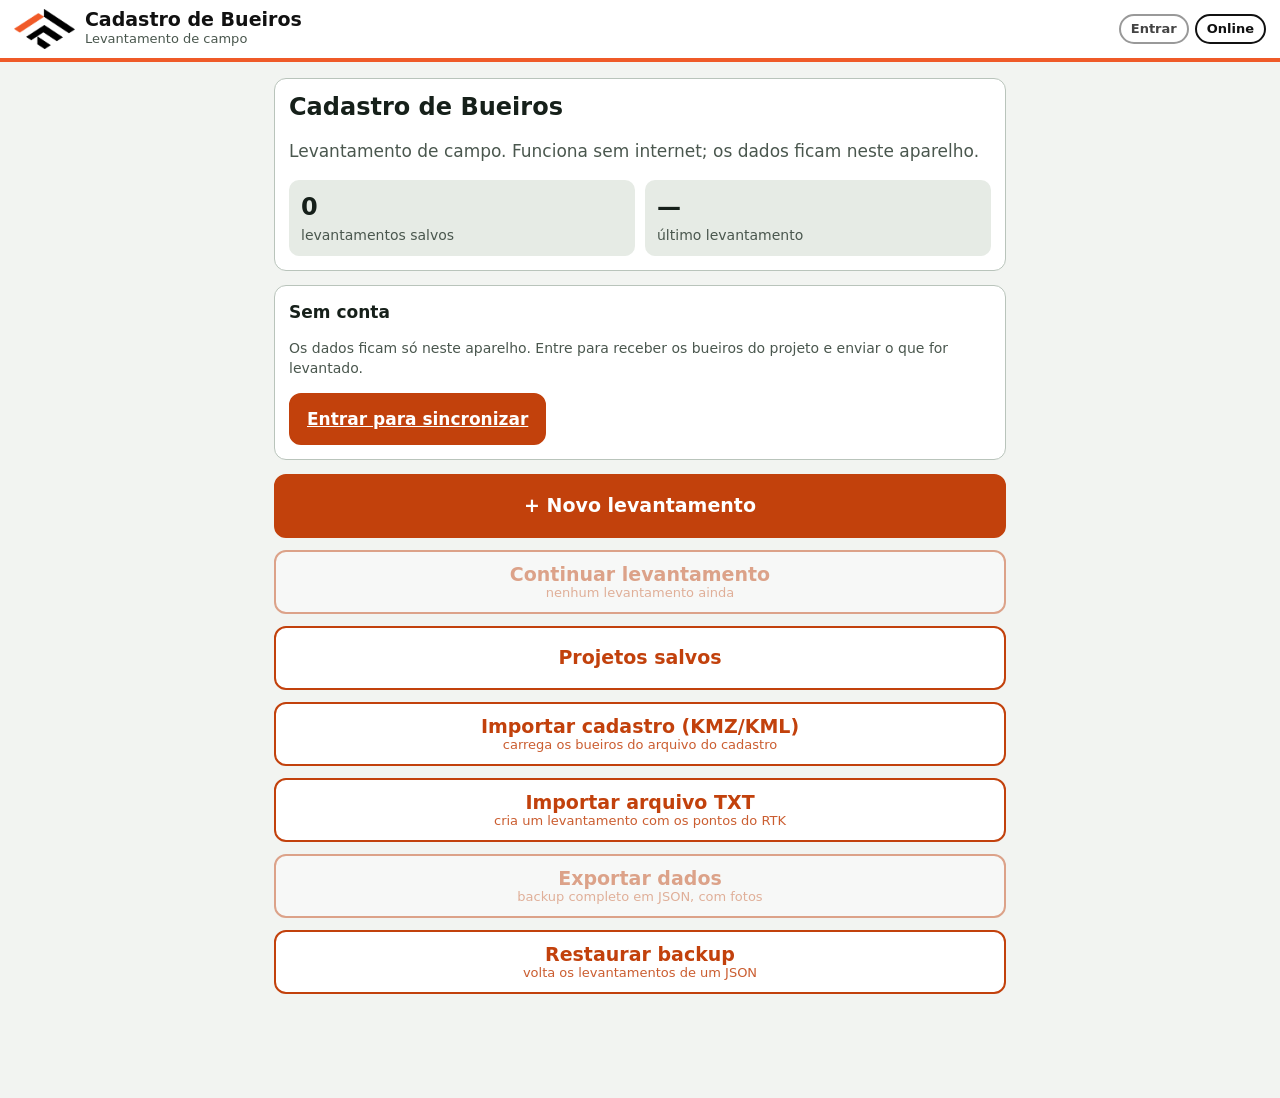
==== index.html @ e7702690 "Merge pull request #7 from paivaai/campo-sincronizacao Campo: login e sincronização com o servidor" ====
<!doctype html>
<html lang="pt-BR">
<head>
  <meta charset="utf-8">
  <meta name="viewport" content="width=device-width, initial-scale=1, viewport-fit=cover">
  <meta name="theme-color" content="#FFFFFF">
  <meta name="mobile-web-app-capable" content="yes">
  <meta name="apple-mobile-web-app-capable" content="yes">
  <link rel="manifest" href="manifest.webmanifest">
  <link rel="icon" href="assets/icon-192.png">
  <link rel="apple-touch-icon" href="assets/icon-192.png">
  <title>Cadastro de Bueiros</title>
  <link rel="stylesheet" href="css/styles.css">
</head>
<body>
  <div id="app">
    <header class="topbar">
      <a class="brand" href="#/" aria-label="Início">
        <img class="brand-logo" src="assets/logo-gfa.png" alt="GFA Engenharia">
        <span class="t"><b>Cadastro de Bueiros</b><small>Levantamento de campo</small></span>
      </a>
      <span class="topo-status"><a id="sinc" class="conn sinc off" href="#/sync" role="status">Entrar</a><span id="conn" class="conn" role="status">—</span></span>
    </header>
    <div id="aviso-update" class="banner update" role="status" hidden>
      Nova versão disponível. <button type="button" id="btn-update" class="btn sm">Atualizar agora</button>
    </div>
    <div id="aviso-storage" class="banner erro" hidden>
      Armazenamento local indisponível neste navegador. Os dados serão perdidos ao fechar a página.
    </div>
    <main id="view"></main>
  </div>

  <div id="actionbar" class="actionbar" hidden></div>
  <div id="modal" class="modal-back" hidden></div>
  <input type="file" id="kmz-file" accept=".kmz,.kml,application/vnd.google-earth.kmz,application/vnd.google-earth.kml+xml,application/octet-stream" hidden>
  <input type="file" id="restore-file" accept=".json,application/json" hidden>
  <input type="file" id="home-file" accept=".txt,.csv,.dat,.xyz,text/*" hidden>
  <div id="toast" class="toast" role="status" aria-live="polite" hidden></div>

  <!-- Scripts clássicos (sem módulos ES) para funcionar também abrindo o arquivo direto, sem servidor. -->
  <script src="js/vendor/supabase.js"></script>
  <script src="js/config.js"></script>
  <script src="js/ui.js"></script>
  <script src="js/codigo.js"></script>
  <script src="js/db.js"></script>
  <script src="js/gps.js"></script>
  <script src="js/points.js"></script>
  <script src="js/section-drawing.js"></script>
  <script src="js/prancha.js"></script>
  <script src="js/photos.js"></script>
  <script src="js/patologias.js"></script>
  <script src="js/export.js"></script>
  <script src="js/kmz.js"></script>
  <script src="js/sync.js"></script>
  <script src="js/app.js"></script>
</body>
</html>
---- css/styles.css ----
/* styles.css — layout mobile para uso em campo (alto contraste, alvos de toque grandes).
   Paleta herdada do HTML anterior (verde de placa + amarelo de advertência).
   Fontes do sistema: o arquivo antigo carregava Google Fonts, o que falha sem internet. */
:root {
  --bg: #F2F4F1; --surface: #FFFFFF; --surface-2: #E6EBE5; --fg: #16201A; --muted: #4A574E; --line: #B9C4BB;
  --accent: #C2410C; --accent-ink: #FFFFFF; --accent-soft: #FBE3D8; --marca: #EF5A28; --sign: #F0B400;
  --danger: #B42318; --warn: #7A4F00; --warn-bg: #FFF0C2; --err-bg: #FDE4E1;
  --r: 12px; --bar-h: 76px;
  --font: system-ui, -apple-system, "Segoe UI", Roboto, Arial, sans-serif;
}
* { box-sizing: border-box; }
html, body { margin: 0; }
body { background: var(--bg); color: var(--fg); font: 17px/1.45 var(--font); -webkit-tap-highlight-color: transparent; }
button, input, select, textarea { font: inherit; color: inherit; }
h1, h2, h3 { margin: 0; line-height: 1.2; }
h1 { font-size: 24px; } h3 { font-size: 17px; margin-bottom: 8px; }
.muted { color: var(--muted); } .small { font-size: 14px; }
:focus-visible { outline: 3px solid var(--sign); outline-offset: 2px; }
[hidden] { display: none !important; }

/* barra superior */
.topbar { position: sticky; top: 0; z-index: 50; display: flex; align-items: center; gap: 10px; padding: calc(8px + env(safe-area-inset-top, 0px)) 14px 8px; background: #FFFFFF; color: #111111; border-bottom: 4px solid var(--marca); min-height: 62px; }
.brand-logo { height: 40px; width: auto; flex: none; display: block; }
.brand { display: flex; align-items: center; gap: 10px; color: inherit; text-decoration: none; min-width: 0; flex: 1; }
.mark { width: 40px; height: 34px; flex: none; display: grid; place-items: center; border: 2px solid currentColor; border-radius: 6px; font-weight: 800; font-size: 14px; letter-spacing: .04em; }
.t { display: flex; flex-direction: column; min-width: 0; }
.t b { font-size: 19px; line-height: 1.1; white-space: nowrap; overflow: hidden; text-overflow: ellipsis; }
.t small { font-size: 13px; color: var(--muted); }
.conn { flex: none; font-size: 13px; font-weight: 700; padding: 4px 10px; border-radius: 999px; border: 2px solid currentColor; }
.conn.off { background: var(--sign); color: #1E1A06; border-color: var(--sign); }
.banner { padding: 10px 16px; font-weight: 600; } .banner.erro { background: var(--err-bg); color: var(--danger); }

/* páginas */
.page { max-width: 760px; margin: 0 auto; padding: 16px 14px calc(var(--bar-h) + 28px + env(safe-area-inset-bottom, 0px)); display: flex; flex-direction: column; gap: 14px; }
.page-head { display: flex; align-items: center; justify-content: space-between; gap: 10px; }
.card { background: var(--surface); border: 1px solid var(--line); border-radius: var(--r); padding: 14px; }
.card.nota { background: var(--accent-soft); border-color: var(--accent); }
.card.nota p { margin: 6px 0 0; }
.vazio { text-align: center; color: var(--muted); display: flex; flex-direction: column; gap: 12px; align-items: center; }

/* botões */
.btn { min-height: 52px; padding: 0 16px; border-radius: var(--r); border: 2px solid var(--accent); background: var(--surface); color: var(--accent); font-weight: 700; font-size: 17px; cursor: pointer; display: inline-flex; flex-direction: column; align-items: center; justify-content: center; line-height: 1.2; }
.btn small { font-weight: 500; font-size: 13px; opacity: .85; }
.btn.primary { background: var(--accent); color: var(--accent-ink); }
.btn.danger { border-color: var(--danger); color: var(--danger); }
.btn.danger-fill { background: var(--danger); border-color: var(--danger); color: #fff; }
.btn.sm { min-height: 44px; padding: 0 14px; font-size: 16px; }
.btn:disabled { opacity: .45; cursor: not-allowed; }
.btn:active:not(:disabled) { transform: translateY(1px); }
.row { display: flex; gap: 10px; flex-wrap: wrap; } .row > .btn { flex: 1; }

/* início */
.hero h1 { margin-bottom: 4px; }
.stats { display: grid; grid-template-columns: 1fr 1fr; gap: 10px; margin-top: 14px; }
.stats div { background: var(--surface-2); border-radius: 10px; padding: 10px 12px; display: flex; flex-direction: column; }
.stats b { font-size: 24px; } .stats span { font-size: 14px; color: var(--muted); }
.menu { display: flex; flex-direction: column; gap: 12px; }
.btn.big { min-height: 64px; font-size: 19px; }

/* lista */
.busca { width: 100%; min-height: 48px; padding: 0 14px; font-size: 16px; border: 2px solid var(--line); border-radius: var(--r); background: var(--surface); }
#itens { display: flex; flex-direction: column; gap: 12px; }
.lev { display: flex; flex-direction: column; gap: 6px; }
.lev-top { display: flex; justify-content: space-between; align-items: center; gap: 8px; }
.lev-top b { font-size: 19px; overflow-wrap: anywhere; }
.lev .row { margin-top: 6px; }
.chip { font-size: 13px; font-weight: 700; padding: 3px 10px; border-radius: 999px; white-space: nowrap; background: var(--surface-2); }
.chip.rascunho, .chip.pendente { background: var(--warn-bg); color: var(--warn); }
.chip.concluido, .chip.salvo { background: var(--accent-soft); color: var(--accent); }
.chip.erro { background: var(--err-bg); color: var(--danger); }

/* formulário em etapas */
.resumo { position: sticky; top: calc(58px + env(safe-area-inset-top, 0px)); z-index: 40; display: flex; justify-content: space-between; align-items: center; gap: 10px; background: var(--surface); border: 1px solid var(--line); border-radius: var(--r); padding: 10px 12px; }
.r-txt { display: flex; flex-direction: column; min-width: 0; }
.r-txt b { overflow: hidden; text-overflow: ellipsis; white-space: nowrap; }
.r-txt span { font-size: 14px; color: var(--muted); overflow: hidden; text-overflow: ellipsis; white-space: nowrap; }
.steps { display: flex; gap: 4px; }
.seg { flex: 1; height: 44px; border: 0; background: none; padding: 0; display: grid; place-items: center; cursor: pointer; }
.seg span { display: block; width: 100%; height: 8px; border-radius: 4px; background: var(--line); }
.seg.feito span { background: var(--accent); opacity: .55; }
.seg.atual span { background: var(--accent); height: 12px; }
.step-title { display: flex; flex-direction: column; gap: 2px; }
.step-title span { font-size: 14px; color: var(--muted); font-weight: 700; text-transform: uppercase; letter-spacing: .04em; }
.grid { display: grid; grid-template-columns: 1fr 1fr; gap: 14px 12px; align-items: end; }
.f { grid-column: 1 / -1; display: flex; flex-direction: column; gap: 5px; }
.f.half { grid-column: auto; }
.grp { grid-column: 1 / -1; margin: 8px 0 0; padding-top: 10px; border-top: 1px solid var(--line); color: var(--accent); }
.grid > .grp:first-child { margin-top: 0; padding-top: 0; border-top: 0; }
label { font-weight: 600; font-size: 15px; }
.req { color: var(--danger); }
input[type=text], input[type=date], input[type=time], select, textarea {
  width: 100%; min-height: 50px; padding: 8px 12px; font-size: 16px; background: var(--surface); border: 2px solid var(--line); border-radius: 10px; }
textarea { resize: vertical; min-height: 90px; }
input:focus, select:focus, textarea:focus { border-color: var(--accent); outline: none; box-shadow: 0 0 0 3px var(--accent-soft); }
.invalido { border-color: var(--danger) !important; background: var(--err-bg); }
.err { color: var(--danger); font-size: 14px; font-weight: 600; }
.unitwrap { display: flex; align-items: center; gap: 6px; }
.unit { flex: none; min-width: 26px; font-weight: 700; color: var(--muted); }

/* revisão */
.kv { display: flex; justify-content: space-between; gap: 12px; padding: 6px 0; border-bottom: 1px dashed var(--line); }
.kv:last-of-type { border-bottom: 0; }
.kv span { color: var(--muted); } .kv b { text-align: right; overflow-wrap: anywhere; }
.croqui-ph { margin-top: 10px; padding: 18px; text-align: center; color: var(--muted); border: 2px dashed var(--line); border-radius: 10px; }
.pend { display: flex; align-items: center; justify-content: space-between; gap: 10px; padding: 8px 10px; margin-bottom: 8px; border-radius: 10px; background: var(--warn-bg); }
.pend.erro { background: var(--err-bg); }

/* barra fixa inferior */
.actionbar { position: fixed; left: 0; right: 0; bottom: 0; z-index: 60; display: flex; gap: 10px; padding: 10px 14px calc(10px + env(safe-area-inset-bottom, 0px)); background: var(--surface); border-top: 2px solid var(--line); }
.actionbar .btn { flex: 1; } .actionbar .btn.grow { flex: 2; }

/* modal e aviso */
.modal-back { position: fixed; inset: 0; z-index: 100; background: rgba(10, 20, 14, .6); display: grid; place-items: center; padding: 20px; }
.modal { width: 100%; max-width: 420px; background: var(--surface); border-radius: 16px; padding: 20px; display: flex; flex-direction: column; gap: 12px; }
.modal p { margin: 0; }
.toast { position: fixed; left: 50%; transform: translateX(-50%); bottom: calc(var(--bar-h) + 16px + env(safe-area-inset-bottom, 0px)); z-index: 120; max-width: calc(100% - 28px); background: #16201A; color: #fff; padding: 12px 18px; border-radius: 12px; font-weight: 600; text-align: center; }
.toast.erro { background: var(--danger); } .toast.aviso { background: var(--warn); }

@media (min-width: 560px) { .grid { grid-template-columns: repeat(4, 1fr); } .f.half { grid-column: span 2; } }
@media (prefers-reduced-motion: reduce) { * { transition: none !important; } }

/* ===== Fases 2 a 4: GPS, pontos, seção e fotos ===== */
.gps-status { min-height: 0; font-weight: 600; color: var(--accent); }
.gps-status:not(:empty) { margin: 8px 0; padding: 8px 10px; border-radius: 10px; background: var(--accent-soft); }
.gps-status.erro { background: var(--err-bg); color: var(--danger); }
.chip.erro, .chip.salvo, .chip.rascunho { white-space: normal; }
.card.gps .btn { width: 100%; margin-top: 8px; }
.modal .col { display: flex; flex-direction: column; gap: 10px; }
.modal-corpo { max-height: 50vh; overflow: auto; }
.modal-corpo p { margin: 0 0 8px; }
.ruins { font-size: 14px; background: var(--err-bg); border-radius: 10px; padding: 8px 10px; display: flex; flex-direction: column; gap: 6px; }
.modal input { width: 100%; min-height: 50px; padding: 8px 12px; font-size: 16px; border: 2px solid var(--line); border-radius: 10px; }
.mono { font-family: ui-monospace, Menlo, Consolas, monospace; }

.lista-pt { display: flex; flex-direction: column; gap: 12px; }
.pt-top { display: flex; align-items: center; gap: 8px; flex-wrap: wrap; }
.pt-top b { font-size: 18px; margin-right: auto; }
.pt-xyz { display: flex; flex-wrap: wrap; gap: 4px 16px; margin: 6px 0; font-size: 15px; }
.pt .row { margin-top: 8px; }
.editor { border: 2px solid var(--accent); }
select[data-pt-filtro] { flex: 1; min-height: 44px; border: 2px solid var(--line); border-radius: 10px; padding: 0 10px; background: var(--surface); font-size: 16px; }

.seg-tools { display: flex; gap: 6px; margin-bottom: 10px; }
.seg-tools button { flex: 1; min-height: 46px; border: 2px solid var(--line); background: var(--surface); border-radius: 10px; font-weight: 700; font-size: 16px; }
.seg-tools button[aria-pressed="true"] { background: var(--accent); border-color: var(--accent); color: #fff; }
#croqui-wrap { border: 2px solid var(--line); border-radius: 10px; overflow: hidden; background: #fff; }
#croqui svg, .croqui-mini svg { display: block; width: 100%; height: auto; }
.modo-riscar #croqui svg { touch-action: none; cursor: crosshair; }
.modo-anotar #croqui svg { cursor: copy; }
.croqui-mini { margin-top: 10px; border: 1px solid var(--line); border-radius: 10px; overflow: hidden; }
.croqui-card .row { margin-top: 8px; }

.foto { display: flex; gap: 12px; align-items: flex-start; }
.foto .thumb { width: 108px; height: 108px; object-fit: cover; border-radius: 10px; background: var(--surface-2); flex: none; }
.foto-corpo { flex: 1; min-width: 0; display: flex; flex-direction: column; gap: 6px; }
.foto-corpo select, .foto-corpo input { width: 100%; min-height: 46px; padding: 6px 10px; font-size: 16px; border: 2px solid var(--line); border-radius: 10px; background: var(--surface); }
.foto-grande { width: 100%; max-height: 60vh; object-fit: contain; border-radius: 8px; }
@media (max-width: 380px) { .foto { flex-direction: column; } .foto .thumb { width: 100%; height: 180px; } }

/* ===== Fase 4 e 5: exportação e atualização do app ===== */
.col2 { display: grid; grid-template-columns: 1fr 1fr; gap: 10px; }
.col2 .btn { min-height: 56px; text-align: center; }
.banner.update { display: flex; align-items: center; justify-content: space-between; gap: 10px; background: var(--sign); color: #1E1A06; }

/* câmera ao vivo */
.cam-overlay { position: fixed; inset: 0; z-index: 200; background: #000; display: flex; flex-direction: column; }
.cam-overlay video { flex: 1; min-height: 0; width: 100%; object-fit: contain; background: #000; }
.cam-bar { display: flex; gap: 10px; padding: 12px 14px calc(12px + env(safe-area-inset-bottom, 0px)); background: #111; }
.cam-bar .btn { flex: 1; } .cam-bar .cam-shot { flex: 2; min-height: 60px; font-size: 19px; }

/* ===== Importação do cadastro (KMZ) e lista filtrável ===== */
.chip.avistoriar { background: #DCE8FB; color: #0B3D91; }
.filtros { display: flex; gap: 8px; overflow-x: auto; padding-bottom: 2px; }
.fchip { flex: none; min-height: 44px; padding: 0 14px; border: 2px solid var(--line); background: var(--surface); border-radius: 999px; font-weight: 700; font-size: 15px; }
.fchip span { margin-left: 4px; color: var(--muted); font-weight: 600; }
.fchip[aria-pressed="true"] { background: var(--accent); border-color: var(--accent); color: #fff; }
.fchip[aria-pressed="true"] span { color: #fff; }
.lev .row a.btn { text-decoration: none; }
.card.gps a.btn { width: 100%; margin-top: 8px; text-decoration: none; }
details.cad summary { cursor: pointer; min-height: 44px; display: flex; align-items: center; gap: 8px; flex-wrap: wrap; }
.lista-res { margin: 0 0 8px; padding-left: 20px; }

/* ---------- revisão GFA (v4): responsável, UTM, prancha, marca d'água ---------- */
.linkbtn { margin-top: 6px; background: transparent; border: 0; color: var(--danger, #A4262C); text-decoration: underline; padding: 4px 0; min-height: 0; font-weight: 500; }
.sub-h { font-size: 15px; margin: 18px 0 8px; color: var(--muted, #56635A); }
.prancha-wrap { overflow: auto; max-height: 72vh; border: 1px solid #CBD4CC; border-radius: 8px; background: #fff; margin-top: 10px; -webkit-overflow-scrolling: touch; touch-action: pan-x pan-y pinch-zoom; }
.prancha-wrap svg { display: block; width: 100%; height: auto; }
.prancha-mini svg { width: 100%; height: auto; }
.aviso-pr { background: #FFF4D6; border: 1px solid #F0D58A; border-radius: 8px; padding: 8px 10px; margin: 8px 0; font-size: 13px; }
.marca .chk { display: flex; gap: 10px; align-items: flex-start; font-weight: 600; margin: 6px 0 10px; }
.marca .chk input { width: 22px; height: 22px; flex: none; margin-top: 1px; }
.logo-linha { display: flex; gap: 10px; align-items: center; flex-wrap: wrap; margin-bottom: 8px; }
.logo-prev { max-height: 48px; max-width: 150px; border: 1px solid #CBD4CC; border-radius: 6px; padding: 4px; background: #fff; }

/* ---- sincronização ---- */
.topo-status, .topbar .topo-status { margin-left: auto; display: flex; gap: 6px; align-items: center; flex-wrap: wrap; justify-content: flex-end; }
.conn.sinc { text-decoration: none; }
.conn.sinc.on { color: var(--accent); }
.conn.sinc.pend { background: var(--warn-bg); color: var(--warn); }
.conn.sinc.erro { background: var(--err-bg); color: var(--danger); }
.conn.sinc.ocupado { color: #0B3D91; }
.conn.sinc.off { background: #fff; color: #444; border-color: #999; }
.chip.devolvido { background: var(--err-bg); color: var(--danger); }
.chip.aprovado { background: var(--accent-soft); color: var(--accent); }
.chip.naoloc { background: #E9E4F4; color: #4B2E83; }
.card.devolvido { border-left: 6px solid var(--danger); }
.card.aprovado { border-left: 6px solid var(--accent); }
@media (max-width: 440px) { .t small { display: none; } .conn { padding: 3px 8px; font-size: 12px; } }
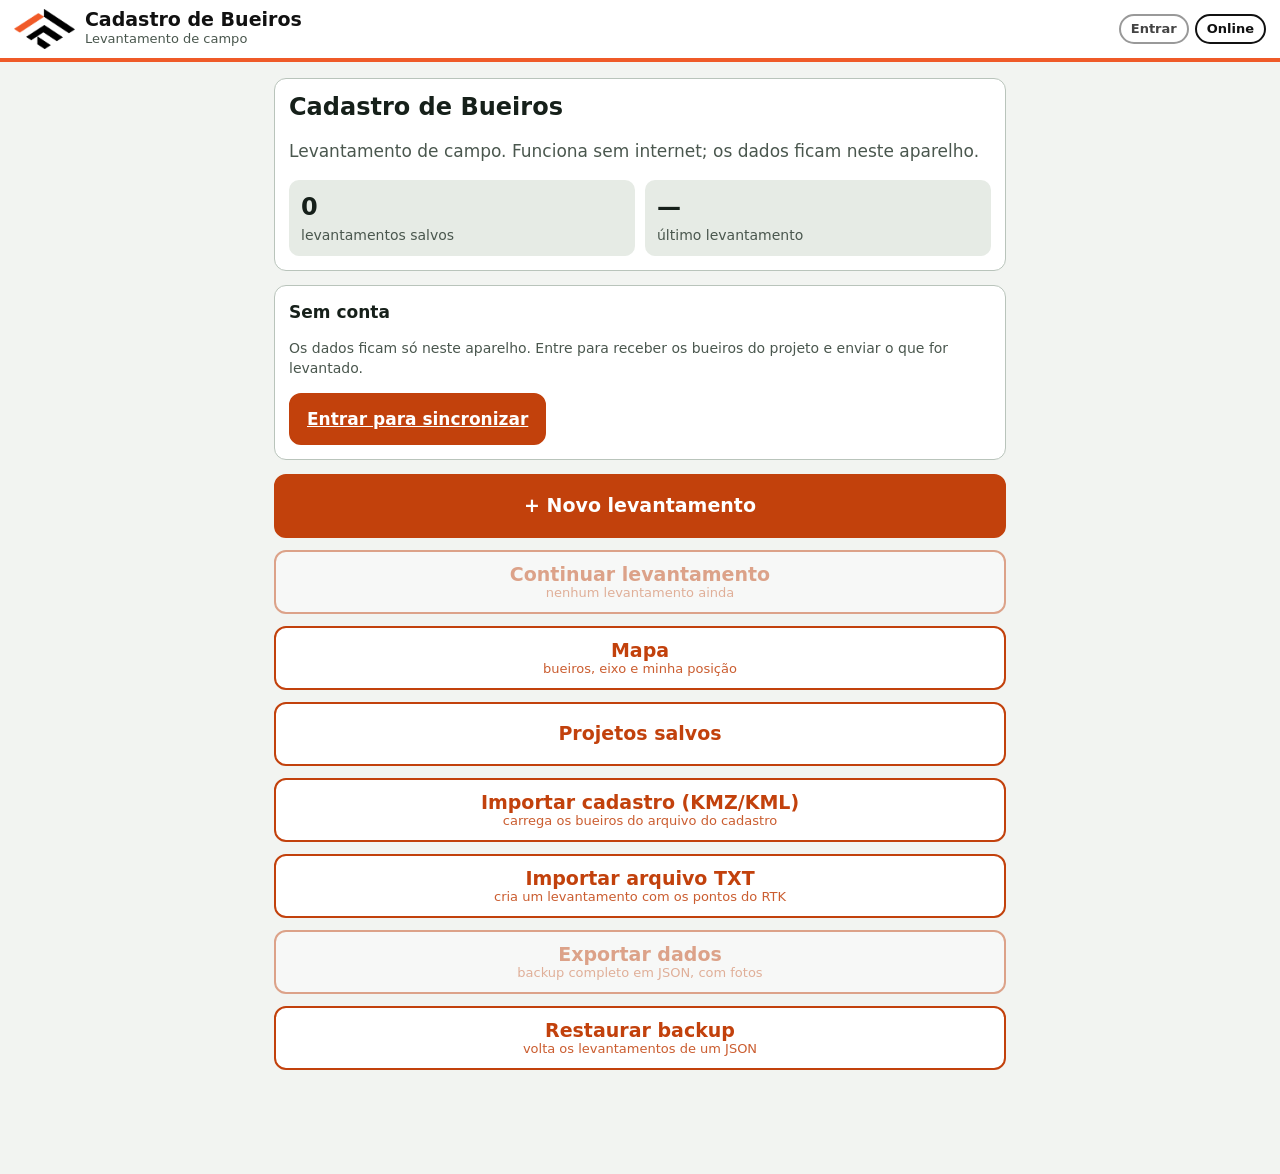
==== commit 80d22452: "Merge pull request #8 from paivaai/campo-mapa-rtk Campo: mapa offline, não localizado, RTK e conferê" ====
--- a/index.html
+++ b/index.html
@@ -10,6 +10,7 @@
   <link rel="icon" href="assets/icon-192.png">
   <link rel="apple-touch-icon" href="assets/icon-192.png">
   <title>Cadastro de Bueiros</title>
+  <link rel="stylesheet" href="js/vendor/leaflet/leaflet.css">
   <link rel="stylesheet" href="css/styles.css">
 </head>
 <body>
@@ -39,6 +40,7 @@
 
   <!-- Scripts clássicos (sem módulos ES) para funcionar também abrindo o arquivo direto, sem servidor. -->
   <script src="js/vendor/supabase.js"></script>
+  <script src="js/vendor/leaflet/leaflet.js"></script>
   <script src="js/config.js"></script>
   <script src="js/ui.js"></script>
   <script src="js/codigo.js"></script>
@@ -51,6 +53,8 @@
   <script src="js/patologias.js"></script>
   <script src="js/export.js"></script>
   <script src="js/kmz.js"></script>
+  <script src="js/conferencias.js"></script>
+  <script src="js/mapa.js"></script>
   <script src="js/sync.js"></script>
   <script src="js/app.js"></script>
 </body>
--- a/js/vendor/leaflet/leaflet.css
+++ b/js/vendor/leaflet/leaflet.css
@@ -0,0 +1,661 @@
+/* required styles */
+
+.leaflet-pane,
+.leaflet-tile,
+.leaflet-marker-icon,
+.leaflet-marker-shadow,
+.leaflet-tile-container,
+.leaflet-pane > svg,
+.leaflet-pane > canvas,
+.leaflet-zoom-box,
+.leaflet-image-layer,
+.leaflet-layer {
+	position: absolute;
+	left: 0;
+	top: 0;
+	}
+.leaflet-container {
+	overflow: hidden;
+	}
+.leaflet-tile,
+.leaflet-marker-icon,
+.leaflet-marker-shadow {
+	-webkit-user-select: none;
+	   -moz-user-select: none;
+	        user-select: none;
+	  -webkit-user-drag: none;
+	}
+/* Prevents IE11 from highlighting tiles in blue */
+.leaflet-tile::selection {
+	background: transparent;
+}
+/* Safari renders non-retina tile on retina better with this, but Chrome is worse */
+.leaflet-safari .leaflet-tile {
+	image-rendering: -webkit-optimize-contrast;
+	}
+/* hack that prevents hw layers "stretching" when loading new tiles */
+.leaflet-safari .leaflet-tile-container {
+	width: 1600px;
+	height: 1600px;
+	-webkit-transform-origin: 0 0;
+	}
+.leaflet-marker-icon,
+.leaflet-marker-shadow {
+	display: block;
+	}
+/* .leaflet-container svg: reset svg max-width decleration shipped in Joomla! (joomla.org) 3.x */
+/* .leaflet-container img: map is broken in FF if you have max-width: 100% on tiles */
+.leaflet-container .leaflet-overlay-pane svg {
+	max-width: none !important;
+	max-height: none !important;
+	}
+.leaflet-container .leaflet-marker-pane img,
+.leaflet-container .leaflet-shadow-pane img,
+.leaflet-container .leaflet-tile-pane img,
+.leaflet-container img.leaflet-image-layer,
+.leaflet-container .leaflet-tile {
+	max-width: none !important;
+	max-height: none !important;
+	width: auto;
+	padding: 0;
+	}
+
+.leaflet-container img.leaflet-tile {
+	/* See: https://bugs.chromium.org/p/chromium/issues/detail?id=600120 */
+	mix-blend-mode: plus-lighter;
+}
+
+.leaflet-container.leaflet-touch-zoom {
+	-ms-touch-action: pan-x pan-y;
+	touch-action: pan-x pan-y;
+	}
+.leaflet-container.leaflet-touch-drag {
+	-ms-touch-action: pinch-zoom;
+	/* Fallback for FF which doesn't support pinch-zoom */
+	touch-action: none;
+	touch-action: pinch-zoom;
+}
+.leaflet-container.leaflet-touch-drag.leaflet-touch-zoom {
+	-ms-touch-action: none;
+	touch-action: none;
+}
+.leaflet-container {
+	-webkit-tap-highlight-color: transparent;
+}
+.leaflet-container a {
+	-webkit-tap-highlight-color: rgba(51, 181, 229, 0.4);
+}
+.leaflet-tile {
+	filter: inherit;
+	visibility: hidden;
+	}
+.leaflet-tile-loaded {
+	visibility: inherit;
+	}
+.leaflet-zoom-box {
+	width: 0;
+	height: 0;
+	-moz-box-sizing: border-box;
+	     box-sizing: border-box;
+	z-index: 800;
+	}
+/* workaround for https://bugzilla.mozilla.org/show_bug.cgi?id=888319 */
+.leaflet-overlay-pane svg {
+	-moz-user-select: none;
+	}
+
+.leaflet-pane         { z-index: 400; }
+
+.leaflet-tile-pane    { z-index: 200; }
+.leaflet-overlay-pane { z-index: 400; }
+.leaflet-shadow-pane  { z-index: 500; }
+.leaflet-marker-pane  { z-index: 600; }
+.leaflet-tooltip-pane   { z-index: 650; }
+.leaflet-popup-pane   { z-index: 700; }
+
+.leaflet-map-pane canvas { z-index: 100; }
+.leaflet-map-pane svg    { z-index: 200; }
+
+.leaflet-vml-shape {
+	width: 1px;
+	height: 1px;
+	}
+.lvml {
+	behavior: url(#default#VML);
+	display: inline-block;
+	position: absolute;
+	}
+
+
+/* control positioning */
+
+.leaflet-control {
+	position: relative;
+	z-index: 800;
+	pointer-events: visiblePainted; /* IE 9-10 doesn't have auto */
+	pointer-events: auto;
+	}
+.leaflet-top,
+.leaflet-bottom {
+	position: absolute;
+	z-index: 1000;
+	pointer-events: none;
+	}
+.leaflet-top {
+	top: 0;
+	}
+.leaflet-right {
+	right: 0;
+	}
+.leaflet-bottom {
+	bottom: 0;
+	}
+.leaflet-left {
+	left: 0;
+	}
+.leaflet-control {
+	float: left;
+	clear: both;
+	}
+.leaflet-right .leaflet-control {
+	float: right;
+	}
+.leaflet-top .leaflet-control {
+	margin-top: 10px;
+	}
+.leaflet-bottom .leaflet-control {
+	margin-bottom: 10px;
+	}
+.leaflet-left .leaflet-control {
+	margin-left: 10px;
+	}
+.leaflet-right .leaflet-control {
+	margin-right: 10px;
+	}
+
+
+/* zoom and fade animations */
+
+.leaflet-fade-anim .leaflet-popup {
+	opacity: 0;
+	-webkit-transition: opacity 0.2s linear;
+	   -moz-transition: opacity 0.2s linear;
+	        transition: opacity 0.2s linear;
+	}
+.leaflet-fade-anim .leaflet-map-pane .leaflet-popup {
+	opacity: 1;
+	}
+.leaflet-zoom-animated {
+	-webkit-transform-origin: 0 0;
+	    -ms-transform-origin: 0 0;
+	        transform-origin: 0 0;
+	}
+svg.leaflet-zoom-animated {
+	will-change: transform;
+}
+
+.leaflet-zoom-anim .leaflet-zoom-animated {
+	-webkit-transition: -webkit-transform 0.25s cubic-bezier(0,0,0.25,1);
+	   -moz-transition:    -moz-transform 0.25s cubic-bezier(0,0,0.25,1);
+	        transition:         transform 0.25s cubic-bezier(0,0,0.25,1);
+	}
+.leaflet-zoom-anim .leaflet-tile,
+.leaflet-pan-anim .leaflet-tile {
+	-webkit-transition: none;
+	   -moz-transition: none;
+	        transition: none;
+	}
+
+.leaflet-zoom-anim .leaflet-zoom-hide {
+	visibility: hidden;
+	}
+
+
+/* cursors */
+
+.leaflet-interactive {
+	cursor: pointer;
+	}
+.leaflet-grab {
+	cursor: -webkit-grab;
+	cursor:    -moz-grab;
+	cursor:         grab;
+	}
+.leaflet-crosshair,
+.leaflet-crosshair .leaflet-interactive {
+	cursor: crosshair;
+	}
+.leaflet-popup-pane,
+.leaflet-control {
+	cursor: auto;
+	}
+.leaflet-dragging .leaflet-grab,
+.leaflet-dragging .leaflet-grab .leaflet-interactive,
+.leaflet-dragging .leaflet-marker-draggable {
+	cursor: move;
+	cursor: -webkit-grabbing;
+	cursor:    -moz-grabbing;
+	cursor:         grabbing;
+	}
+
+/* marker & overlays interactivity */
+.leaflet-marker-icon,
+.leaflet-marker-shadow,
+.leaflet-image-layer,
+.leaflet-pane > svg path,
+.leaflet-tile-container {
+	pointer-events: none;
+	}
+
+.leaflet-marker-icon.leaflet-interactive,
+.leaflet-image-layer.leaflet-interactive,
+.leaflet-pane > svg path.leaflet-interactive,
+svg.leaflet-image-layer.leaflet-interactive path {
+	pointer-events: visiblePainted; /* IE 9-10 doesn't have auto */
+	pointer-events: auto;
+	}
+
+/* visual tweaks */
+
+.leaflet-container {
+	background: #ddd;
+	outline-offset: 1px;
+	}
+.leaflet-container a {
+	color: #0078A8;
+	}
+.leaflet-zoom-box {
+	border: 2px dotted #38f;
+	background: rgba(255,255,255,0.5);
+	}
+
+
+/* general typography */
+.leaflet-container {
+	font-family: "Helvetica Neue", Arial, Helvetica, sans-serif;
+	font-size: 12px;
+	font-size: 0.75rem;
+	line-height: 1.5;
+	}
+
+
+/* general toolbar styles */
+
+.leaflet-bar {
+	box-shadow: 0 1px 5px rgba(0,0,0,0.65);
+	border-radius: 4px;
+	}
+.leaflet-bar a {
+	background-color: #fff;
+	border-bottom: 1px solid #ccc;
+	width: 26px;
+	height: 26px;
+	line-height: 26px;
+	display: block;
+	text-align: center;
+	text-decoration: none;
+	color: black;
+	}
+.leaflet-bar a,
+.leaflet-control-layers-toggle {
+	background-position: 50% 50%;
+	background-repeat: no-repeat;
+	display: block;
+	}
+.leaflet-bar a:hover,
+.leaflet-bar a:focus {
+	background-color: #f4f4f4;
+	}
+.leaflet-bar a:first-child {
+	border-top-left-radius: 4px;
+	border-top-right-radius: 4px;
+	}
+.leaflet-bar a:last-child {
+	border-bottom-left-radius: 4px;
+	border-bottom-right-radius: 4px;
+	border-bottom: none;
+	}
+.leaflet-bar a.leaflet-disabled {
+	cursor: default;
+	background-color: #f4f4f4;
+	color: #bbb;
+	}
+
+.leaflet-touch .leaflet-bar a {
+	width: 30px;
+	height: 30px;
+	line-height: 30px;
+	}
+.leaflet-touch .leaflet-bar a:first-child {
+	border-top-left-radius: 2px;
+	border-top-right-radius: 2px;
+	}
+.leaflet-touch .leaflet-bar a:last-child {
+	border-bottom-left-radius: 2px;
+	border-bottom-right-radius: 2px;
+	}
+
+/* zoom control */
+
+.leaflet-control-zoom-in,
+.leaflet-control-zoom-out {
+	font: bold 18px 'Lucida Console', Monaco, monospace;
+	text-indent: 1px;
+	}
+
+.leaflet-touch .leaflet-control-zoom-in, .leaflet-touch .leaflet-control-zoom-out  {
+	font-size: 22px;
+	}
+
+
+/* layers control */
+
+.leaflet-control-layers {
+	box-shadow: 0 1px 5px rgba(0,0,0,0.4);
+	background: #fff;
+	border-radius: 5px;
+	}
+.leaflet-control-layers-toggle {
+	background-image: url(images/layers.png);
+	width: 36px;
+	height: 36px;
+	}
+.leaflet-retina .leaflet-control-layers-toggle {
+	background-image: url(images/layers-2x.png);
+	background-size: 26px 26px;
+	}
+.leaflet-touch .leaflet-control-layers-toggle {
+	width: 44px;
+	height: 44px;
+	}
+.leaflet-control-layers .leaflet-control-layers-list,
+.leaflet-control-layers-expanded .leaflet-control-layers-toggle {
+	display: none;
+	}
+.leaflet-control-layers-expanded .leaflet-control-layers-list {
+	display: block;
+	position: relative;
+	}
+.leaflet-control-layers-expanded {
+	padding: 6px 10px 6px 6px;
+	color: #333;
+	background: #fff;
+	}
+.leaflet-control-layers-scrollbar {
+	overflow-y: scroll;
+	overflow-x: hidden;
+	padding-right: 5px;
+	}
+.leaflet-control-layers-selector {
+	margin-top: 2px;
+	position: relative;
+	top: 1px;
+	}
+.leaflet-control-layers label {
+	display: block;
+	font-size: 13px;
+	font-size: 1.08333em;
+	}
+.leaflet-control-layers-separator {
+	height: 0;
+	border-top: 1px solid #ddd;
+	margin: 5px -10px 5px -6px;
+	}
+
+/* Default icon URLs */
+.leaflet-default-icon-path { /* used only in path-guessing heuristic, see L.Icon.Default */
+	background-image: url(images/marker-icon.png);
+	}
+
+
+/* attribution and scale controls */
+
+.leaflet-container .leaflet-control-attribution {
+	background: #fff;
+	background: rgba(255, 255, 255, 0.8);
+	margin: 0;
+	}
+.leaflet-control-attribution,
+.leaflet-control-scale-line {
+	padding: 0 5px;
+	color: #333;
+	line-height: 1.4;
+	}
+.leaflet-control-attribution a {
+	text-decoration: none;
+	}
+.leaflet-control-attribution a:hover,
+.leaflet-control-attribution a:focus {
+	text-decoration: underline;
+	}
+.leaflet-attribution-flag {
+	display: inline !important;
+	vertical-align: baseline !important;
+	width: 1em;
+	height: 0.6669em;
+	}
+.leaflet-left .leaflet-control-scale {
+	margin-left: 5px;
+	}
+.leaflet-bottom .leaflet-control-scale {
+	margin-bottom: 5px;
+	}
+.leaflet-control-scale-line {
+	border: 2px solid #777;
+	border-top: none;
+	line-height: 1.1;
+	padding: 2px 5px 1px;
+	white-space: nowrap;
+	-moz-box-sizing: border-box;
+	     box-sizing: border-box;
+	background: rgba(255, 255, 255, 0.8);
+	text-shadow: 1px 1px #fff;
+	}
+.leaflet-control-scale-line:not(:first-child) {
+	border-top: 2px solid #777;
+	border-bottom: none;
+	margin-top: -2px;
+	}
+.leaflet-control-scale-line:not(:first-child):not(:last-child) {
+	border-bottom: 2px solid #777;
+	}
+
+.leaflet-touch .leaflet-control-attribution,
+.leaflet-touch .leaflet-control-layers,
+.leaflet-touch .leaflet-bar {
+	box-shadow: none;
+	}
+.leaflet-touch .leaflet-control-layers,
+.leaflet-touch .leaflet-bar {
+	border: 2px solid rgba(0,0,0,0.2);
+	background-clip: padding-box;
+	}
+
+
+/* popup */
+
+.leaflet-popup {
+	position: absolute;
+	text-align: center;
+	margin-bottom: 20px;
+	}
+.leaflet-popup-content-wrapper {
+	padding: 1px;
+	text-align: left;
+	border-radius: 12px;
+	}
+.leaflet-popup-content {
+	margin: 13px 24px 13px 20px;
+	line-height: 1.3;
+	font-size: 13px;
+	font-size: 1.08333em;
+	min-height: 1px;
+	}
+.leaflet-popup-content p {
+	margin: 17px 0;
+	margin: 1.3em 0;
+	}
+.leaflet-popup-tip-container {
+	width: 40px;
+	height: 20px;
+	position: absolute;
+	left: 50%;
+	margin-top: -1px;
+	margin-left: -20px;
+	overflow: hidden;
+	pointer-events: none;
+	}
+.leaflet-popup-tip {
+	width: 17px;
+	height: 17px;
+	padding: 1px;
+
+	margin: -10px auto 0;
+	pointer-events: auto;
+
+	-webkit-transform: rotate(45deg);
+	   -moz-transform: rotate(45deg);
+	    -ms-transform: rotate(45deg);
+	        transform: rotate(45deg);
+	}
+.leaflet-popup-content-wrapper,
+.leaflet-popup-tip {
+	background: white;
+	color: #333;
+	box-shadow: 0 3px 14px rgba(0,0,0,0.4);
+	}
+.leaflet-container a.leaflet-popup-close-button {
+	position: absolute;
+	top: 0;
+	right: 0;
+	border: none;
+	text-align: center;
+	width: 24px;
+	height: 24px;
+	font: 16px/24px Tahoma, Verdana, sans-serif;
+	color: #757575;
+	text-decoration: none;
+	background: transparent;
+	}
+.leaflet-container a.leaflet-popup-close-button:hover,
+.leaflet-container a.leaflet-popup-close-button:focus {
+	color: #585858;
+	}
+.leaflet-popup-scrolled {
+	overflow: auto;
+	}
+
+.leaflet-oldie .leaflet-popup-content-wrapper {
+	-ms-zoom: 1;
+	}
+.leaflet-oldie .leaflet-popup-tip {
+	width: 24px;
+	margin: 0 auto;
+
+	-ms-filter: "progid:DXImageTransform.Microsoft.Matrix(M11=0.70710678, M12=0.70710678, M21=-0.70710678, M22=0.70710678)";
+	filter: progid:DXImageTransform.Microsoft.Matrix(M11=0.70710678, M12=0.70710678, M21=-0.70710678, M22=0.70710678);
+	}
+
+.leaflet-oldie .leaflet-control-zoom,
+.leaflet-oldie .leaflet-control-layers,
+.leaflet-oldie .leaflet-popup-content-wrapper,
+.leaflet-oldie .leaflet-popup-tip {
+	border: 1px solid #999;
+	}
+
+
+/* div icon */
+
+.leaflet-div-icon {
+	background: #fff;
+	border: 1px solid #666;
+	}
+
+
+/* Tooltip */
+/* Base styles for the element that has a tooltip */
+.leaflet-tooltip {
+	position: absolute;
+	padding: 6px;
+	background-color: #fff;
+	border: 1px solid #fff;
+	border-radius: 3px;
+	color: #222;
+	white-space: nowrap;
+	-webkit-user-select: none;
+	-moz-user-select: none;
+	-ms-user-select: none;
+	user-select: none;
+	pointer-events: none;
+	box-shadow: 0 1px 3px rgba(0,0,0,0.4);
+	}
+.leaflet-tooltip.leaflet-interactive {
+	cursor: pointer;
+	pointer-events: auto;
+	}
+.leaflet-tooltip-top:before,
+.leaflet-tooltip-bottom:before,
+.leaflet-tooltip-left:before,
+.leaflet-tooltip-right:before {
+	position: absolute;
+	pointer-events: none;
+	border: 6px solid transparent;
+	background: transparent;
+	content: "";
+	}
+
+/* Directions */
+
+.leaflet-tooltip-bottom {
+	margin-top: 6px;
+}
+.leaflet-tooltip-top {
+	margin-top: -6px;
+}
+.leaflet-tooltip-bottom:before,
+.leaflet-tooltip-top:before {
+	left: 50%;
+	margin-left: -6px;
+	}
+.leaflet-tooltip-top:before {
+	bottom: 0;
+	margin-bottom: -12px;
+	border-top-color: #fff;
+	}
+.leaflet-tooltip-bottom:before {
+	top: 0;
+	margin-top: -12px;
+	margin-left: -6px;
+	border-bottom-color: #fff;
+	}
+.leaflet-tooltip-left {
+	margin-left: -6px;
+}
+.leaflet-tooltip-right {
+	margin-left: 6px;
+}
+.leaflet-tooltip-left:before,
+.leaflet-tooltip-right:before {
+	top: 50%;
+	margin-top: -6px;
+	}
+.leaflet-tooltip-left:before {
+	right: 0;
+	margin-right: -12px;
+	border-left-color: #fff;
+	}
+.leaflet-tooltip-right:before {
+	left: 0;
+	margin-left: -12px;
+	border-right-color: #fff;
+	}
+
+/* Printing */
+
+@media print {
+	/* Prevent printers from removing background-images of controls. */
+	.leaflet-control {
+		-webkit-print-color-adjust: exact;
+		print-color-adjust: exact;
+		}
+	}
--- a/css/styles.css
+++ b/css/styles.css
@@ -206,3 +206,20 @@
 .card.devolvido { border-left: 6px solid var(--danger); }
 .card.aprovado { border-left: 6px solid var(--accent); }
 @media (max-width: 440px) { .t small { display: none; } .conn { padding: 3px 8px; font-size: 12px; } }
+
+/* ---- mapa de campo ---- */
+.mapa-campo { height: 56vh; min-height: 320px; border-radius: 12px; border: 2px solid #ccc; overflow: hidden; background: #dfe7e0; }
+.mapa-campo.sem-fundo { background: #eef2ee repeating-linear-gradient(0deg, transparent 0 39px, #d5ddd5 39px 40px), repeating-linear-gradient(90deg, transparent 0 39px, #d5ddd5 39px 40px); }
+.mapa-barra { display: flex; gap: 6px; flex-wrap: wrap; margin-bottom: 8px; }
+.mapa-leg { display: flex; flex-wrap: wrap; gap: 4px 12px; font-size: 12px; margin: 8px 0; }
+.mapa-leg i { display: inline-block; width: 11px; height: 11px; border-radius: 50%; margin-right: 4px; vertical-align: -1px; }
+.mk-wrap { background: none; border: 0; }
+.mk { display: block; width: 18px; height: 18px; border-radius: 50%; border: 3px solid #fff; box-shadow: 0 0 0 1px rgba(0,0,0,.45), 0 1px 4px rgba(0,0,0,.4); margin: 2px; }
+.mk-grande { width: 26px; height: 26px; }
+.mk-pop .row { margin-top: 8px; gap: 6px; }
+.prox { display: flex; align-items: center; gap: 8px; padding: 8px 0; border-bottom: 1px solid #ddd; }
+.prox > div:first-child { flex: 1; min-width: 0; }
+.prox-d { text-align: right; min-width: 64px; } .prox-d span { display: block; font-size: 12px; color: var(--muted); }
+.mapa-km { background: #FFF4E0; border-color: #FF8A00; }
+.card.naoloc { border-left: 6px solid #7B4FC4; }
+.linkbtn { background: none; border: 0; text-decoration: underline; color: var(--muted); padding: 6px 0; }
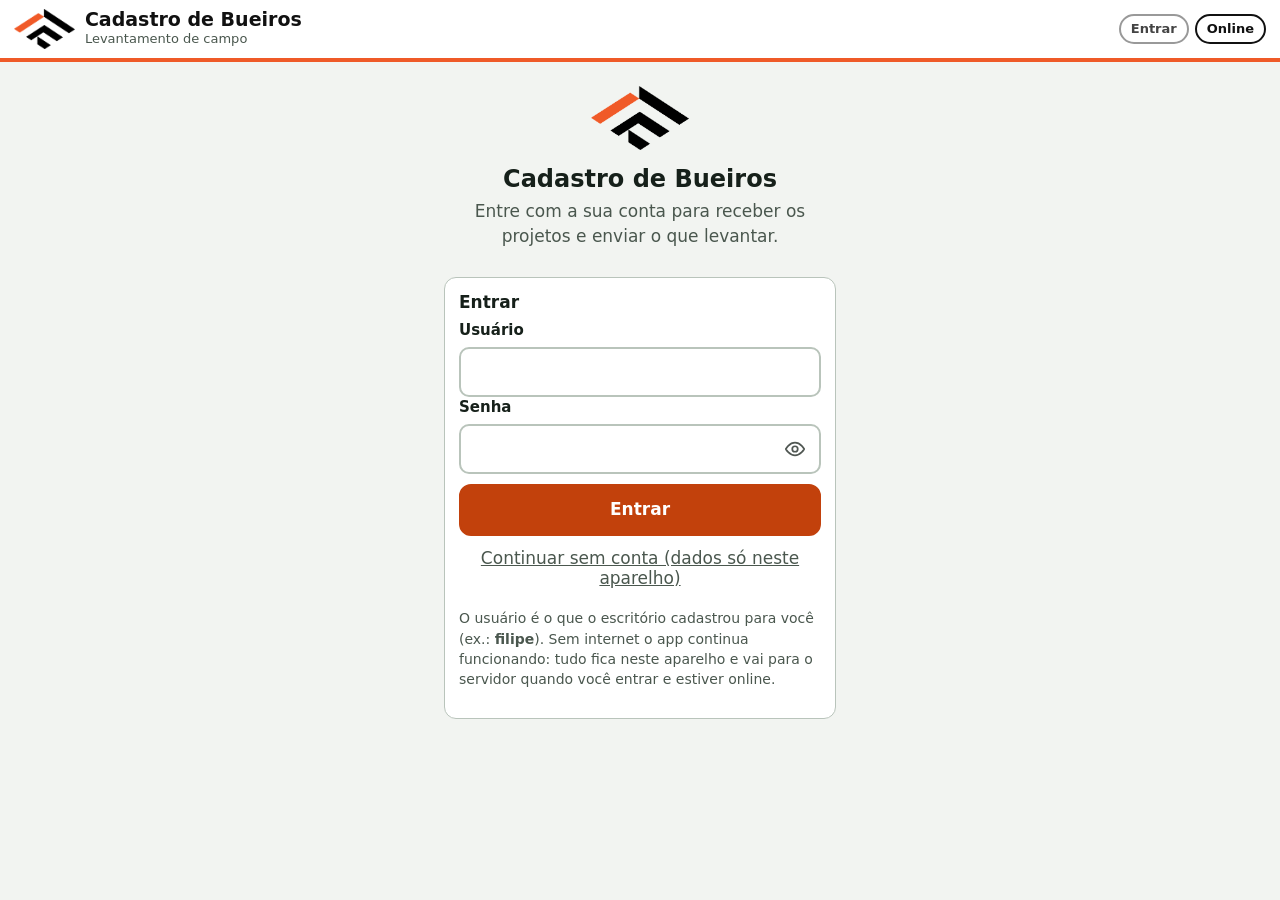
==== commit adca77ee: "Ajustes da ferramenta: formulário em 11 etapas, login com olho, bocas com pontos RTK, equipe e prese" ====
--- a/index.html
+++ b/index.html
@@ -46,11 +46,14 @@
   <script src="js/codigo.js"></script>
   <script src="js/db.js"></script>
   <script src="js/gps.js"></script>
+  <script src="js/modelo.js"></script>
   <script src="js/points.js"></script>
   <script src="js/section-drawing.js"></script>
   <script src="js/prancha.js"></script>
   <script src="js/photos.js"></script>
   <script src="js/patologias.js"></script>
+  <script src="js/bocas.js"></script>
+  <script src="js/formulario.js"></script>
   <script src="js/export.js"></script>
   <script src="js/kmz.js"></script>
   <script src="js/conferencias.js"></script>
--- a/css/styles.css
+++ b/css/styles.css
@@ -88,7 +88,7 @@
 .grid > .grp:first-child { margin-top: 0; padding-top: 0; border-top: 0; }
 label { font-weight: 600; font-size: 15px; }
 .req { color: var(--danger); }
-input[type=text], input[type=date], input[type=time], select, textarea {
+input[type=text], input[type=password], input[type=search], input[type=date], input[type=time], select, textarea {
   width: 100%; min-height: 50px; padding: 8px 12px; font-size: 16px; background: var(--surface); border: 2px solid var(--line); border-radius: 10px; }
 textarea { resize: vertical; min-height: 90px; }
 input:focus, select:focus, textarea:focus { border-color: var(--accent); outline: none; box-shadow: 0 0 0 3px var(--accent-soft); }
@@ -223,3 +223,57 @@
 .mapa-km { background: #FFF4E0; border-color: #FF8A00; }
 .card.naoloc { border-left: 6px solid #7B4FC4; }
 .linkbtn { background: none; border: 0; text-decoration: underline; color: var(--muted); padding: 6px 0; }
+
+/* ===== Formulário em 11 etapas (v2) ===== */
+.chips { display: flex; flex-wrap: wrap; gap: 8px; }
+.ro { min-height: 44px; display: flex; align-items: center; padding: 0 12px; background: var(--surface-2); border-radius: 10px; font-weight: 700; }
+.checks { display: grid; gap: 2px; }
+.ok-txt { color: #1B6B3A; }
+.linha-t { display: flex; align-items: center; gap: 8px; flex-wrap: wrap; margin-bottom: 8px; }
+.linha-t .btn { margin-left: auto; }
+.icogrid { display: grid; grid-template-columns: repeat(auto-fill, minmax(104px, 1fr)); gap: 8px; }
+.icobtn { position: relative; display: flex; flex-direction: column; align-items: center; justify-content: center; gap: 4px; min-height: 84px; padding: 8px 6px; text-align: center; font-size: 13px; font-weight: 700; line-height: 1.15; border: 2px solid var(--line); background: var(--surface); border-radius: 12px; color: var(--fg); }
+.icobtn .ico { width: 34px; height: 34px; color: var(--muted); }
+.icobtn.on { border-color: var(--accent); background: var(--accent-soft); }
+.icobtn.on .ico { color: var(--accent); }
+.icobtn .cam { position: absolute; top: 4px; right: 4px; font-style: normal; font-size: 14px; background: var(--warn-bg); border-radius: 999px; padding: 1px 5px; }
+.icobtn .cam.ok { background: #CDEBD6; }
+.pat-grid .icobtn { min-height: 56px; }
+.prio { display: flex; align-items: baseline; gap: 10px; padding: 10px 14px; border-radius: 12px; background: var(--surface-2); }
+.prio b { font-size: 22px; } .prio span { font-size: 13px; color: var(--muted); }
+.prio.media { background: var(--warn-bg); } .prio.alta { background: #FFD9B8; } .prio.urgente { background: var(--err-bg); color: var(--danger); }
+.foto-bloco { display: grid; gap: 8px; }
+.boca .boca-svg { width: 100%; height: auto; max-height: 360px; background: #F7F9F6; border: 1px solid var(--line); border-radius: 12px; }
+.boca-svg .dot { cursor: pointer; outline: none; }
+.boca-svg .dot circle:not(.halo) { stroke: #fff; stroke-width: 2; }
+.boca-svg .dot.falta circle:not(.halo) { fill: #D92D20; }
+.boca-svg .dot.ok circle:not(.halo) { fill: #1B8A4B; }
+.boca-svg .dot.nao circle:not(.halo) { fill: #7A7F7B; }
+.boca-svg .dot .halo { fill: transparent; stroke: none; }
+.boca-svg .dot:focus .halo, .boca-svg .dot:hover .halo { fill: rgba(217,45,32,.22); }
+.boca-svg .dot text { fill: #fff; font: 700 11px var(--font); pointer-events: none; }
+.boca-svg .leg { fill: #56635A; font: 11px var(--font); }
+.dotlist { display: grid; gap: 6px; margin-top: 10px; }
+.dotrow { display: flex; align-items: center; gap: 10px; min-height: 52px; padding: 6px 10px; text-align: left; border: 2px solid var(--line); background: var(--surface); border-radius: 12px; }
+.dotrow .n { flex: none; width: 28px; height: 28px; border-radius: 50%; display: grid; place-items: center; color: #fff; font-weight: 800; font-size: 14px; background: #D92D20; }
+.dotrow.ok .n { background: #1B8A4B; } .dotrow.nao .n { background: #7A7F7B; }
+.dotrow .t { display: flex; flex-direction: column; min-width: 0; } .dotrow small { color: var(--muted); font-size: 12.5px; overflow-wrap: anywhere; }
+.dotrow.falta { border-color: #F2B8B2; }
+.mapmodal { max-width: 560px; } .mp-pick { height: 320px; border-radius: 10px; overflow: hidden; }
+.navbar { padding: 6px 8px calc(6px + env(safe-area-inset-bottom, 0px)); gap: 4px; }
+.navbar .nav { flex: 1; display: flex; flex-direction: column; align-items: center; justify-content: center; gap: 2px; min-height: 56px; background: none; border: 0; border-radius: 12px; font-size: 12px; font-weight: 700; color: var(--muted); }
+.navbar .nav .i { font-size: 22px; line-height: 1; }
+.navbar .nav.atual { color: var(--accent); background: var(--accent-soft); }
+.navbar .nav.novo { flex: 1.3; background: var(--accent); color: #fff; }
+.navbar .nav.novo .i { font-size: 26px; }
+.home { padding-bottom: 96px; }
+.saudacao b { font-size: 20px; display: block; }
+h2.sec { font-size: 15px; text-transform: uppercase; letter-spacing: .04em; color: var(--muted); margin: 18px 0 8px; }
+.card.proj.ativo { border-color: var(--accent); box-shadow: 0 0 0 2px var(--accent-soft); }
+.prog { height: 8px; background: var(--surface-2); border-radius: 99px; overflow: hidden; margin: 8px 0 4px; }
+.prog i { display: block; height: 100%; background: var(--accent); }
+.login-gate { max-width: 420px; margin: 0 auto; padding-top: 24px; }
+.login-logo { text-align: center; margin-bottom: 14px; } .login-logo img { height: 64px; width: auto; margin-bottom: 8px; } .login-logo p { margin: 6px 0 0; }
+details.ferr summary { cursor: pointer; min-height: 44px; display: flex; align-items: center; gap: 8px; flex-wrap: wrap; }
+#sync-login .btn.primary { width: 100%; margin-top: 10px; } #sync-login .linkbtn { width: 100%; }
+.dotrow { width: 100%; max-width: 100%; }
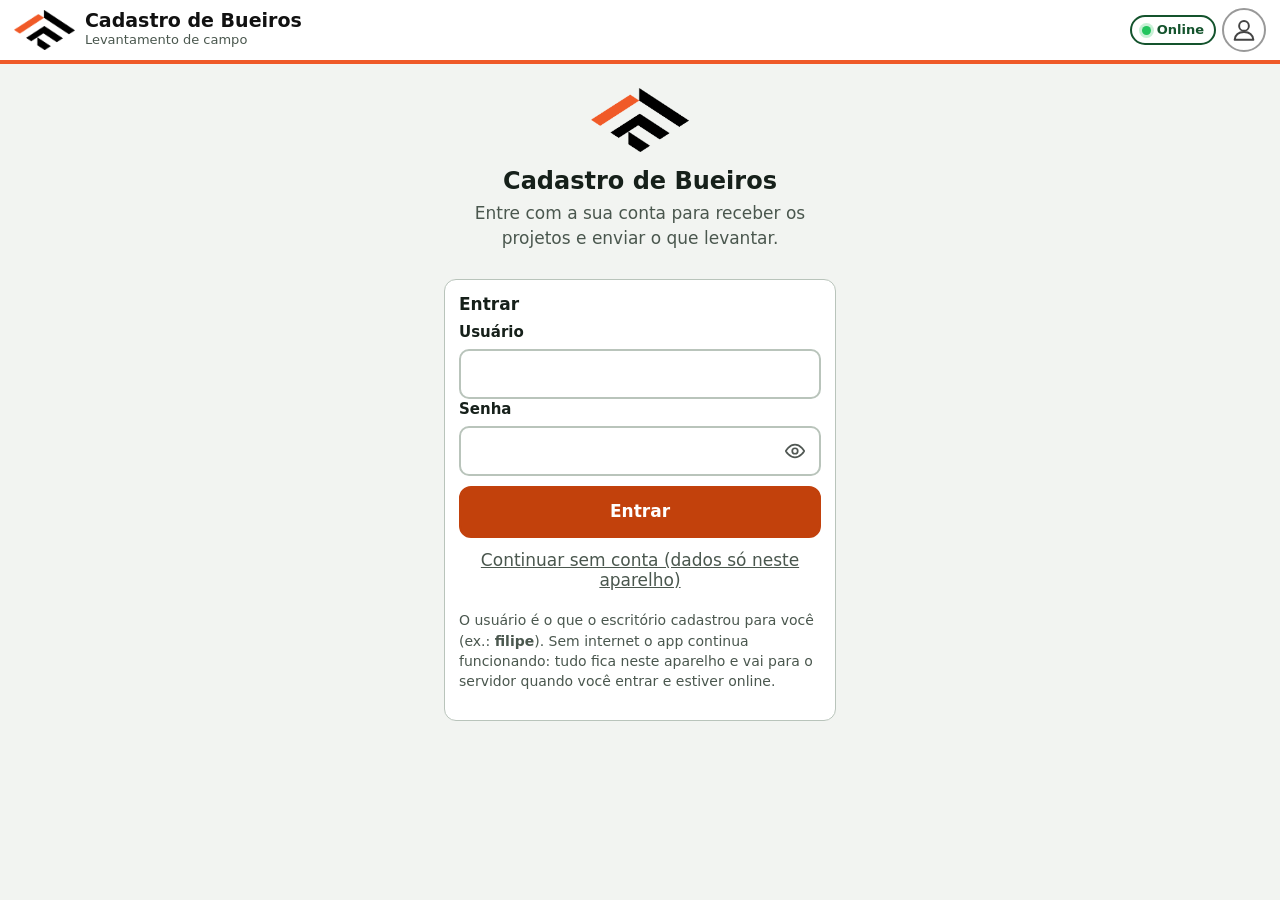
==== commit 261962e2: "App de campo: sincronização no cabeçalho, filtros fixos, sigla do tipo, menu ⋯, RTK fixo do projeto," ====
--- a/index.html
+++ b/index.html
@@ -20,7 +20,7 @@
         <img class="brand-logo" src="assets/logo-gfa.png" alt="GFA Engenharia">
         <span class="t"><b>Cadastro de Bueiros</b><small>Levantamento de campo</small></span>
       </a>
-      <span class="topo-status"><a id="sinc" class="conn sinc off" href="#/sync" role="status">Entrar</a><span id="conn" class="conn" role="status">—</span></span>
+      <span class="topo-status"><span id="conn" class="conn" role="status">—</span><button type="button" id="sinc" class="syncbtn off" data-sync="agora" aria-label="Sincronizar" title="Sincronizar"><svg viewBox="0 0 32 32" fill="none" stroke="currentColor" stroke-width="2.4" stroke-linecap="round" stroke-linejoin="round" aria-hidden="true"><circle cx="16" cy="11" r="6"/><path d="M4.5 28c.8-6.3 5.6-9.5 11.5-9.5S26.700 21.700 27.500 28z"/></svg><i class="b" hidden></i></button></span>
     </header>
     <div id="aviso-update" class="banner update" role="status" hidden>
       Nova versão disponível. <button type="button" id="btn-update" class="btn sm">Atualizar agora</button>
--- a/css/styles.css
+++ b/css/styles.css
@@ -243,7 +243,7 @@
 .prio b { font-size: 22px; } .prio span { font-size: 13px; color: var(--muted); }
 .prio.media { background: var(--warn-bg); } .prio.alta { background: #FFD9B8; } .prio.urgente { background: var(--err-bg); color: var(--danger); }
 .foto-bloco { display: grid; gap: 8px; }
-.boca .boca-svg { width: 100%; height: auto; max-height: 360px; background: #F7F9F6; border: 1px solid var(--line); border-radius: 12px; }
+.boca .boca-svg { width: 100%; height: auto; max-height: 360px; background: #0b0d0c; border: 1px solid var(--line); border-radius: 12px; }
 .boca-svg .dot { cursor: pointer; outline: none; }
 .boca-svg .dot circle:not(.halo) { stroke: #fff; stroke-width: 2; }
 .boca-svg .dot.falta circle:not(.halo) { fill: #D92D20; }
@@ -252,7 +252,7 @@
 .boca-svg .dot .halo { fill: transparent; stroke: none; }
 .boca-svg .dot:focus .halo, .boca-svg .dot:hover .halo { fill: rgba(217,45,32,.22); }
 .boca-svg .dot text { fill: #fff; font: 700 11px var(--font); pointer-events: none; }
-.boca-svg .leg { fill: #56635A; font: 11px var(--font); }
+.boca-svg .leg { fill: #9aa59d; font: 11px var(--font); }
 .dotlist { display: grid; gap: 6px; margin-top: 10px; }
 .dotrow { display: flex; align-items: center; gap: 10px; min-height: 52px; padding: 6px 10px; text-align: left; border: 2px solid var(--line); background: var(--surface); border-radius: 12px; }
 .dotrow .n { flex: none; width: 28px; height: 28px; border-radius: 50%; display: grid; place-items: center; color: #fff; font-weight: 800; font-size: 14px; background: #D92D20; }
@@ -277,3 +277,35 @@
 details.ferr summary { cursor: pointer; min-height: 44px; display: flex; align-items: center; gap: 8px; flex-wrap: wrap; }
 #sync-login .btn.primary { width: 100%; margin-top: 10px; } #sync-login .linkbtn { width: 100%; }
 .dotrow { width: 100%; max-width: 100%; }
+
+/* percentual de completo + dados do ponto */
+.compl { margin: 2px 0 4px; } .compl .progress { margin-top: 4px; }
+.dados-ponto h4 { margin: 14px 0 6px; font-size: 14px; }
+.dados-ponto .kvs { max-height: 46vh; overflow: auto; border: 1px solid var(--line); border-radius: var(--r); padding: 2px 10px; }
+.dados-ponto .kv { display: flex; justify-content: space-between; gap: 12px; padding: 5px 0; border-bottom: 1px solid var(--surface-2); font-size: 14px; }
+.dados-ponto .kv:last-child { border-bottom: 0; } .dados-ponto .kv span { color: var(--muted); flex: 0 0 42%; } .dados-ponto .kv b { text-align: right; overflow-wrap: anywhere; }
+.progress { height: 6px; border-radius: 3px; background: var(--surface-2); overflow: hidden; }
+.progress i { display: block; height: 100%; background: var(--accent); }
+
+/* cabeçalho: Online com luz + ícone de sincronização (pessoa) */
+.conn.on { color: #14532D; border-color: #14532D; background: #fff; display: inline-flex; align-items: center; gap: 6px; }
+.conn.on::before, .conn.off::before { content: ""; width: 9px; height: 9px; border-radius: 50%; background: #22C55E; box-shadow: 0 0 0 3px rgba(34,197,94,.25); flex: none; }
+.conn.off { display: inline-flex; align-items: center; gap: 6px; }
+.conn.off::before { background: #B42318; box-shadow: 0 0 0 3px rgba(180,35,24,.22); }
+.syncbtn { position: relative; flex: none; width: 44px; height: 44px; display: grid; place-items: center; padding: 0; border-radius: 999px; border: 2px solid #111; background: #fff; color: #111; cursor: pointer; }
+.syncbtn svg { width: 26px; height: 26px; }
+.syncbtn.on { color: var(--accent); border-color: var(--accent); }
+.syncbtn.pend { color: var(--warn); border-color: var(--warn); background: var(--warn-bg); }
+.syncbtn.erro { color: var(--danger); border-color: var(--danger); background: var(--err-bg); }
+.syncbtn.off { color: #444; border-color: #999; }
+.syncbtn.ocupado { color: #0B3D91; border-color: #0B3D91; animation: gira-sinc 1.1s linear infinite; }
+.syncbtn .b { position: absolute; top: -4px; right: -4px; min-width: 18px; height: 18px; padding: 0 4px; border-radius: 9px; background: var(--danger); color: #fff; font: 700 11px/18px var(--font); font-style: normal; text-align: center; }
+.syncbtn.pend .b { background: #B45309; }
+@keyframes gira-sinc { from { box-shadow: 0 0 0 0 rgba(11,61,145,.35); } to { box-shadow: 0 0 0 8px rgba(11,61,145,0); } }
+@media (max-width: 440px) { .syncbtn { width: 40px; height: 40px; } }
+/* filtros fixos ao rolar a lista */
+.filtros-fixos { position: sticky; top: var(--topbar-h, 64px); z-index: 40; background: var(--bg); padding: 8px 0 6px; margin: 0 -2px; }
+.filtros-fixos .filtros { padding-bottom: 6px; }
+/* menu de três pontinhos do cartão */
+.btn.mais { min-width: 52px; font-size: 22px; line-height: 1; letter-spacing: 1px; padding: 0 12px; }
+.titulo-proj { margin: 4px 0 2px; font-size: 22px; line-height: 1.2; overflow-wrap: anywhere; }
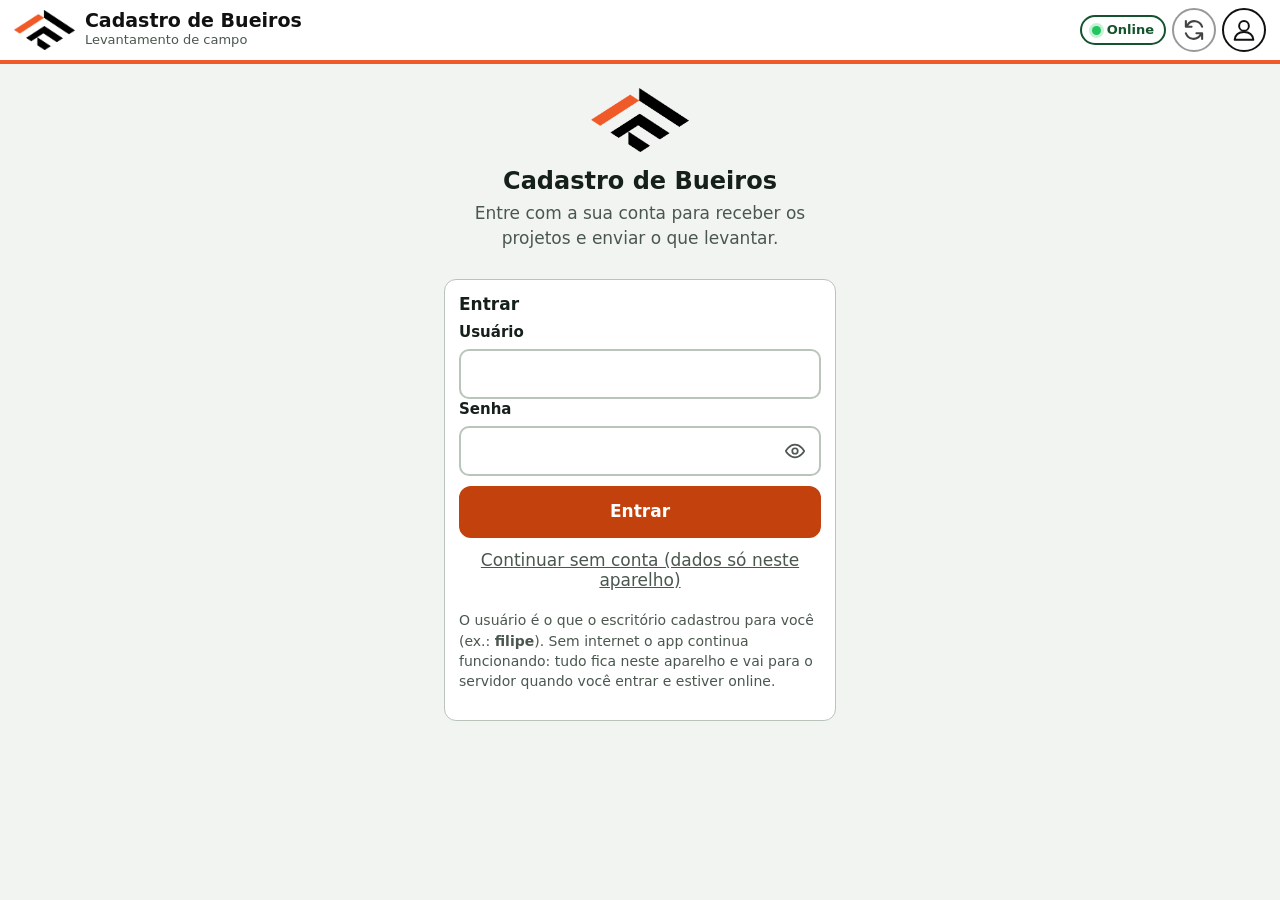
==== commit 88dfda59: "App de campo: croqui das bocas igual às referências, dispositivos, patologias e fotos dentro de mont" ====
--- a/index.html
+++ b/index.html
@@ -20,7 +20,7 @@
         <img class="brand-logo" src="assets/logo-gfa.png" alt="GFA Engenharia">
         <span class="t"><b>Cadastro de Bueiros</b><small>Levantamento de campo</small></span>
       </a>
-      <span class="topo-status"><span id="conn" class="conn" role="status">—</span><button type="button" id="sinc" class="syncbtn off" data-sync="agora" aria-label="Sincronizar" title="Sincronizar"><svg viewBox="0 0 32 32" fill="none" stroke="currentColor" stroke-width="2.4" stroke-linecap="round" stroke-linejoin="round" aria-hidden="true"><circle cx="16" cy="11" r="6"/><path d="M4.5 28c.8-6.3 5.6-9.5 11.5-9.5S26.700 21.700 27.500 28z"/></svg><i class="b" hidden></i></button></span>
+      <span class="topo-status"><span id="conn" class="conn" role="status">—</span><button type="button" id="sinc" class="syncbtn off" data-sync="agora" aria-label="Atualizar" title="Atualizar"><svg viewBox="0 0 32 32" fill="none" stroke="currentColor" stroke-width="2.6" stroke-linecap="round" stroke-linejoin="round" aria-hidden="true"><path d="M26 12A10 10 0 0 0 8.2 9.6L6 12M6 5v7h7"/><path d="M6 20a10 10 0 0 0 17.8 2.4L26 20M26 27v-7h-7"/></svg><i class="b" hidden></i></button><a id="conta" class="syncbtn conta" href="#/sync" aria-label="Conta e projeto" title="Conta e projeto"><svg viewBox="0 0 32 32" fill="none" stroke="currentColor" stroke-width="2.4" stroke-linecap="round" stroke-linejoin="round" aria-hidden="true"><circle cx="16" cy="11" r="6"/><path d="M4.5 28c.8-6.3 5.6-9.5 11.5-9.5S26.700 21.700 27.500 28z"/></svg></a></span>
     </header>
     <div id="aviso-update" class="banner update" role="status" hidden>
       Nova versão disponível. <button type="button" id="btn-update" class="btn sm">Atualizar agora</button>
--- a/css/styles.css
+++ b/css/styles.css
@@ -243,7 +243,8 @@
 .prio b { font-size: 22px; } .prio span { font-size: 13px; color: var(--muted); }
 .prio.media { background: var(--warn-bg); } .prio.alta { background: #FFD9B8; } .prio.urgente { background: var(--err-bg); color: var(--danger); }
 .foto-bloco { display: grid; gap: 8px; }
-.boca .boca-svg { width: 100%; height: auto; max-height: 360px; background: #0b0d0c; border: 1px solid var(--line); border-radius: 12px; }
+.boca .boca-wrap { overflow-x: auto; -webkit-overflow-scrolling: touch; border: 1px solid var(--line); border-radius: 12px; background: #000; }
+.boca .boca-svg { display: block; width: 100%; height: auto; background: #000; }
 .boca-svg .dot { cursor: pointer; outline: none; }
 .boca-svg .dot circle:not(.halo) { stroke: #fff; stroke-width: 2; }
 .boca-svg .dot.falta circle:not(.halo) { fill: #D92D20; }
@@ -252,7 +253,7 @@
 .boca-svg .dot .halo { fill: transparent; stroke: none; }
 .boca-svg .dot:focus .halo, .boca-svg .dot:hover .halo { fill: rgba(217,45,32,.22); }
 .boca-svg .dot text { fill: #fff; font: 700 11px var(--font); pointer-events: none; }
-.boca-svg .leg { fill: #9aa59d; font: 11px var(--font); }
+.boca-svg .leg { fill: #9aa59d; font: 600 15px var(--font); }
 .dotlist { display: grid; gap: 6px; margin-top: 10px; }
 .dotrow { display: flex; align-items: center; gap: 10px; min-height: 52px; padding: 6px 10px; text-align: left; border: 2px solid var(--line); background: var(--surface); border-radius: 12px; }
 .dotrow .n { flex: none; width: 28px; height: 28px; border-radius: 50%; display: grid; place-items: center; color: #fff; font-weight: 800; font-size: 14px; background: #D92D20; }
@@ -309,3 +310,17 @@
 /* menu de três pontinhos do cartão */
 .btn.mais { min-width: 52px; font-size: 22px; line-height: 1; letter-spacing: 1px; padding: 0 12px; }
 .titulo-proj { margin: 4px 0 2px; font-size: 22px; line-height: 1.2; overflow-wrap: anywhere; }
+
+/* cabeçalho: atualizar (setas) e conta (bonequinho) */
+a.syncbtn { text-decoration: none; }
+.syncbtn.conta { color: #111; border-color: #111; }
+.topo-status { gap: 8px; }
+.syncbtn.ocupado svg { animation: gira-svg 1s linear infinite; }
+@keyframes gira-svg { to { transform: rotate(360deg); } }
+/* diagnóstico: onde aplicar cada serviço */
+.onde { padding: 8px 0; border-bottom: 1px solid var(--line); } .onde:last-of-type { border-bottom: 0; }
+.onde > b { display: block; margin-bottom: 6px; }
+.orienta { margin-top: 10px; padding: 10px 12px; border: 1px solid var(--line); border-radius: 12px; background: var(--surface-2); }
+.orienta h4 { margin: 0 0 6px; font-size: 14px; }
+.orienta .kv { display: flex; gap: 10px; justify-content: space-between; padding: 4px 0; border-bottom: 1px solid var(--line); } .orienta .kv:last-child { border-bottom: 0; }
+.orienta .kv span { color: var(--muted); flex: 0 0 38%; } .orienta .kv b { text-align: right; overflow-wrap: anywhere; }
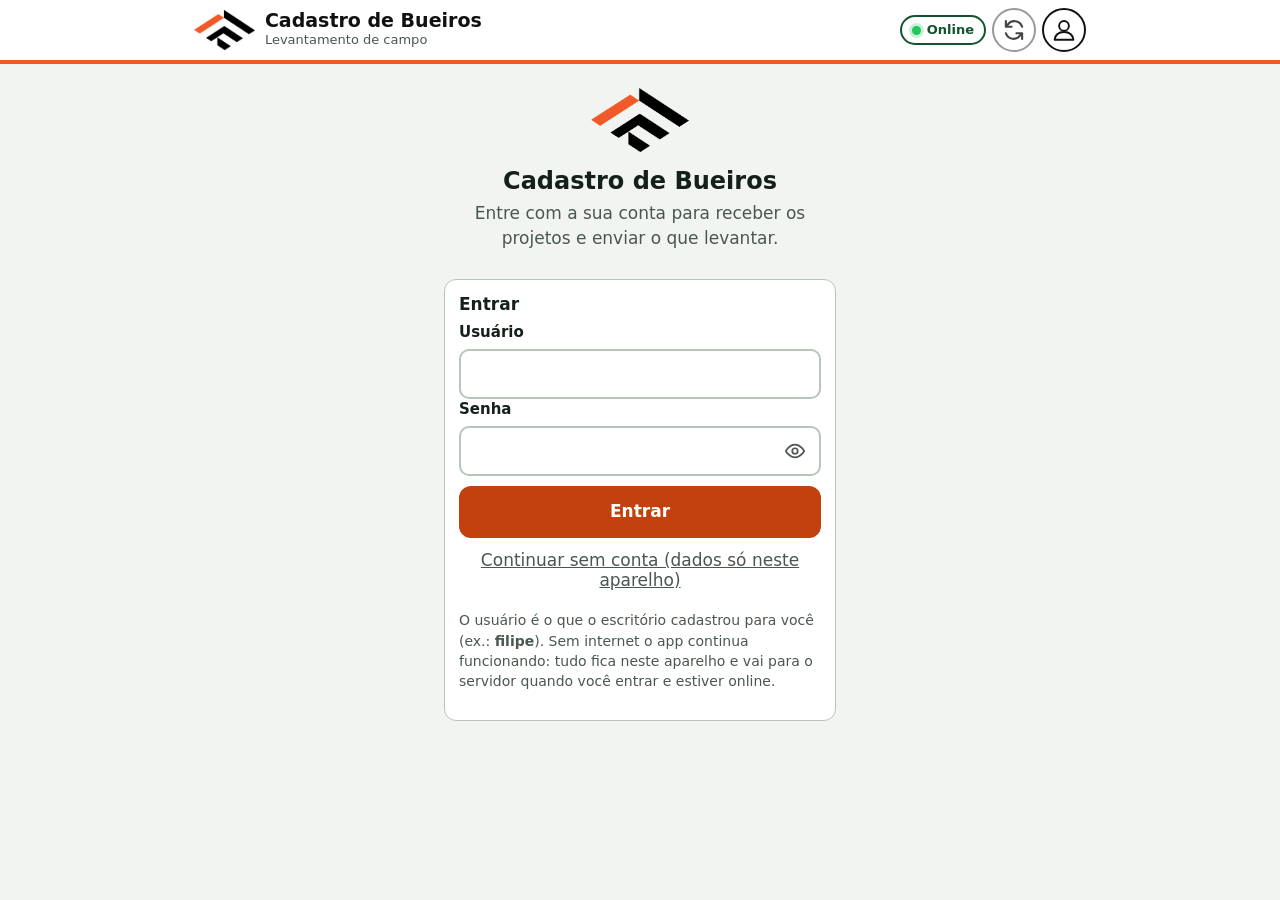
==== commit 8dab647e: "Capacidade hidráulica (Manning) no relatório geral e no painel, conforme DNIT IPR-724 Co-Authored-By" ====
--- a/index.html
+++ b/index.html
@@ -55,6 +55,8 @@
   <script src="js/bocas.js"></script>
   <script src="js/formulario.js"></script>
   <script src="js/export.js"></script>
+  <script src="js/antt.js"></script>
+  <script src="js/hidraulica.js"></script>
   <script src="js/kmz.js"></script>
   <script src="js/conferencias.js"></script>
   <script src="js/mapa.js"></script>
--- a/css/styles.css
+++ b/css/styles.css
@@ -31,7 +31,7 @@
 .banner { padding: 10px 16px; font-weight: 600; } .banner.erro { background: var(--err-bg); color: var(--danger); }
 
 /* páginas */
-.page { max-width: 760px; margin: 0 auto; padding: 16px 14px calc(var(--bar-h) + 28px + env(safe-area-inset-bottom, 0px)); display: flex; flex-direction: column; gap: 14px; }
+.page { max-width: 920px; margin: 0 auto; padding: 16px 14px calc(var(--bar-h) + 28px + env(safe-area-inset-bottom, 0px)); display: flex; flex-direction: column; gap: 14px; }
 .page-head { display: flex; align-items: center; justify-content: space-between; gap: 10px; }
 .card { background: var(--surface); border: 1px solid var(--line); border-radius: var(--r); padding: 14px; }
 .card.nota { background: var(--accent-soft); border-color: var(--accent); }
@@ -252,7 +252,7 @@
 .boca-svg .dot.nao circle:not(.halo) { fill: #7A7F7B; }
 .boca-svg .dot .halo { fill: transparent; stroke: none; }
 .boca-svg .dot:focus .halo, .boca-svg .dot:hover .halo { fill: rgba(217,45,32,.22); }
-.boca-svg .dot text { fill: #fff; font: 700 11px var(--font); pointer-events: none; }
+.boca-svg .dot text { fill: #fff; font: 800 29px var(--font); pointer-events: none; }
 .boca-svg .leg { fill: #9aa59d; font: 600 15px var(--font); }
 .dotlist { display: grid; gap: 6px; margin-top: 10px; }
 .dotrow { display: flex; align-items: center; gap: 10px; min-height: 52px; padding: 6px 10px; text-align: left; border: 2px solid var(--line); background: var(--surface); border-radius: 12px; }
@@ -324,3 +324,16 @@
 .orienta h4 { margin: 0 0 6px; font-size: 14px; }
 .orienta .kv { display: flex; gap: 10px; justify-content: space-between; padding: 4px 0; border-bottom: 1px solid var(--line); } .orienta .kv:last-child { border-bottom: 0; }
 .orienta .kv span { color: var(--muted); flex: 0 0 38%; } .orienta .kv b { text-align: right; overflow-wrap: anywhere; }
+
+.card.atencao { border: 2px solid var(--danger); background: var(--err-bg); }
+.card.atencao .rec { margin-top: 6px; padding: 6px 8px; border-radius: 8px; background: #fff; }
+
+.icobtn span { max-width: 100%; overflow-wrap: anywhere; hyphens: auto; padding: 0 2px; }
+.icobtn { padding: 8px 8px; }
+.dotrow { box-sizing: border-box; }
+
+/* telas largas (computador): cabeçalho e barra de baixo acompanham a largura do conteúdo, para o bonequinho ficar perto */
+@media (min-width: 960px) {
+  .topbar { padding-left: calc((100% - 920px) / 2 + 14px); padding-right: calc((100% - 920px) / 2 + 14px); }
+  .navbar { padding-left: calc((100% - 920px) / 2 + 8px); padding-right: calc((100% - 920px) / 2 + 8px); }
+}
